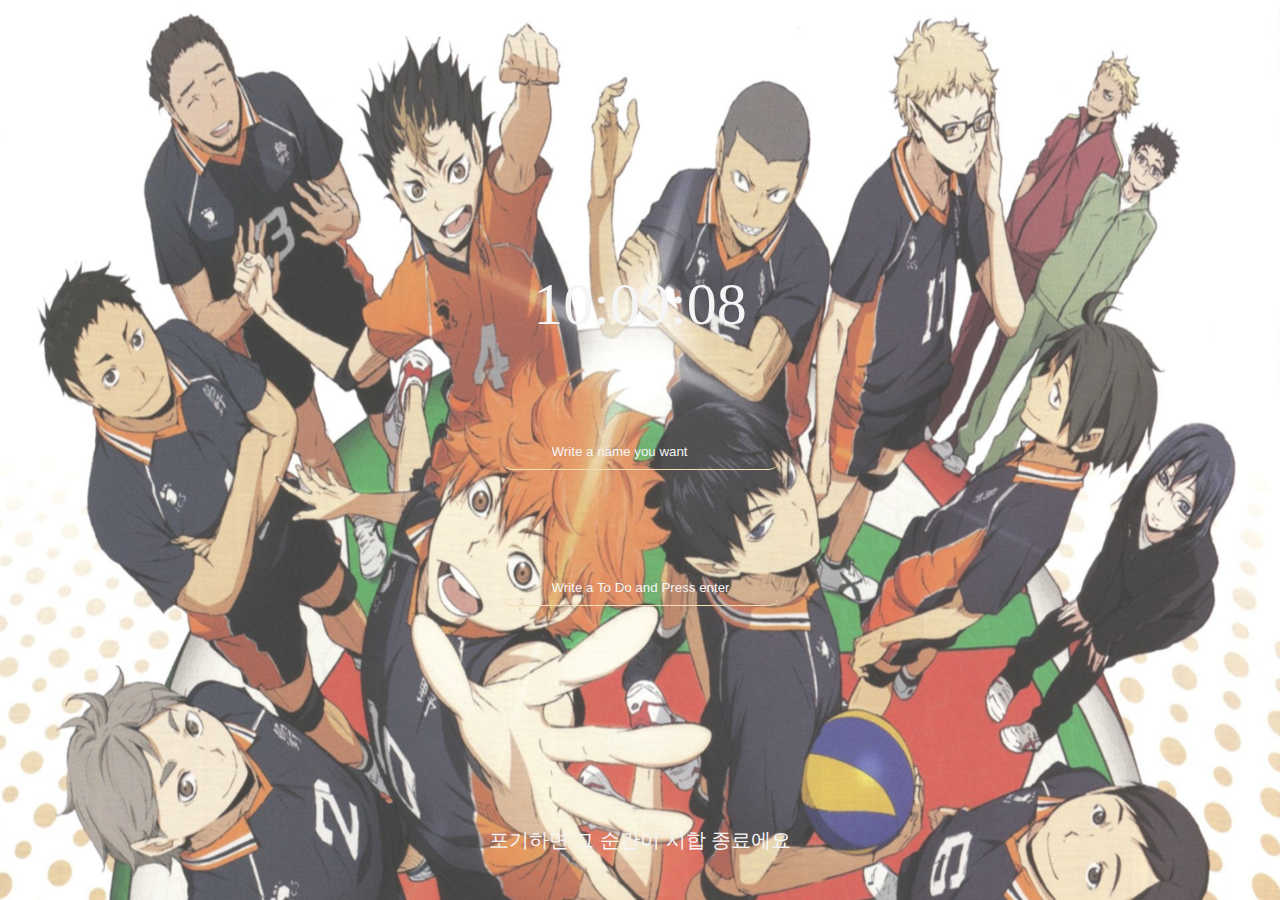
==== index.html @ 82e8c19d "change folder" ====
<!DOCTYPE html>
<html lang="en">
  <head>
    <meta charset="UTF-8" />
    <meta http-equiv="X-UA-Compatible" content="IE=edge" />
    <meta name="viewport" content="width=device-width, initial-scale=1.0" />
    <title>Momentum App</title>
    <link rel="stylesheet" href="css/style.css" />
  </head>
  <body>
    <h2 id="clock">00:00:00</h2>

    <form id="login-form" class="hidden">
      <input
        required
        maxlength="10"
        type="text"
        placeholder="Write a name you want"
      />
    </form>

    <h1 id="greeting" class="hidden"></h1>

    <form id="todo-form">
      <input type="text" placeholder="Write a To Do and Press enter" required />
    </form>

    <ul id="todo-list"></ul>

    <div id="quote">
      <span></span>
    </div>

    <div class="music-bar">
      <button id="btnPlay">
        <i class="far fa-play-circle"></i>
      </button>
      <button id="btnPause">
        <i class="far fa-pause-circle"></i>
      </button>
      <button id="btnStop">
        <i class="fas fa-square"></i>
      </button>
    </div>

    <div id="website-box">
      <div class="hidden">
        <button class="website-closebox">
          <span>❌</span>
        </button>

        <div class="website-box-content">
          <a href="https://www.naver.com"
            ><img
              src="https://image.rocketpunch.com/company/5466/naver_logo.png?s=400x400&t=inside"
          /></a>
        </div>

        <div class="website-box-content">
          <a href="https://www.google.com"
            ><img
              src="https://encrypted-tbn0.gstatic.com/images?q=tbn:ANd9GcS_BxIFDiqRSADS_dryOjRxIdflIGgt8vianZy7fPOHmGz8HsBUi-lggRTn5-raiCOnF0Q&usqp=CAU"
          /></a>
        </div>

        <div class="website-box-content">
          <a href="https://www.facebook.com"
            ><img
              src="https://kr.seaicons.com/wp-content/uploads/2016/03/facebook-icon-26.png"
          /></a>
        </div>

        <div class="website-box-content">
          <a href="https://www.youtube.com"
            ><img src="https://t1.daumcdn.net/cfile/tistory/992DAB4D5AE5D33C0A"
          /></a>
        </div>

        <div class="website-box-content">
          <a href="https://www.instagram.com"
            ><img
              src="https://cdn.pixabay.com/photo/2021/06/15/12/14/instagram-6338393_960_720.png"
          /></a>
        </div>

        <div class="website-box-content">
          <a href="https://www.twitter.com"
            ><img src="https://cdn-icons-png.flaticon.com/512/124/124021.png"
          /></a>
        </div>
      </div>
    </div>

    <button class="web-bar">
      <i class="fas fa-bars"></i>
    </button>

    <script src="js/greeting.js"></script>
    <script src="js/clock.js"></script>
    <script src="js/quotes.js"></script>
    <script src="js/background.js"></script>
    <script src="js/todo.js"></script>
    <script src="js/weather.js"></script>
    <script src="js/music-bar.js"></script>
    <script src="js/web-bar.js"></script>

    <script
      script
      src="https://kit.fontawesome.com/6478f529f2.js"
      crossorigin="anonymous"
    ></script>
  </body>
</html>
---- css/style.css ----
@import "reset.css";

* {
  color: whitesmoke;
}
body {
  height: 100vh;
  display: flex;
  align-items: center;
  justify-content: center;
  flex-direction: column;
  position: relative;
}

body > img {
  width: 100%;
  height: 100%;
  top: 0;
  bottom: 0;
  left: 0;
  position: absolute;
  z-index: -1;
  opacity: 0.8;
  background-size: cover;
}

#clock {
  margin: 50px 0px;
  font-size: 60px;
  z-index: 2;
}

.hidden {
  display: none;
}

#login-form input,
#todo-form input {
  border: none;
  border-bottom: 1px solid wheat;
  border-radius: 10px;
  padding: 10px 50px;
  background-color: transparent;
  margin: 50px 0px;
}

#login-form input::placeholder,
#todo-form input::placeholder {
  color: whitesmoke;
}

#todo-form input:focus {
  outline: none;
}

#greeting {
  font-size: 40px;
  font-family: "Bebas Neue", cursive;
}

#quote {
  display: flex;
  position: absolute;
  bottom: 50px;
  font-size: 20px;
  font-family: "Dongle", sans-serif;
}

#quote span {
  text-align: center;
}

#todo-list {
  margin-top: 20px;
}

#todo-list button {
  border: none;
  margin: 0px 10px;
  background-color: transparent;
}
#todo-list li {
  border: none;
  margin: 10px 0px;
}

.music-bar {
  padding: 5px;
  border-radius: 10px;
  position: absolute;
  top: 20px;
  left: 10px;
}

.music-bar button {
  border: none;
}
.music-bar,
.music-bar button {
  background-color: transparent;
}

.music-bar i {
  color: black;
  font-size: 20px;
}

.music-bar > div {
  padding: 10px 20px;
  border-radius: 20px;
}

#website-box {
  display: flex;
  flex-direction: column;
  position: absolute;
  top: 33%;
  left: 10px;
  z-index: 2;
  animation: web-appear 2.5s forwards ease-in-out;
}
@keyframes web-appear {
  0% {
    opacity: 0;
    transform: translateX(-30px);
  }
  100% {
    opacity: 1;
    transform: translateX(0);
  }
}

#website-box img {
  width: 30px;
  height: 30px;
  border-radius: 10px;
}

.website-box-content {
  margin: 15px 0px;
  transform: translateX(5px);
}

.website-closebox {
  width: 40px;
  height: 40px;
  border-radius: 10px;
  cursor: pointer;
  text-align: center;
  border: none;
  background-color: transparent;
  box-shadow: 2px 2px 10px 5px rgba(0, 0, 0, 0.2);
}

.web-bar {
  position: absolute;
  top: 50%;
  left: 10px;
  z-index: 2;
  border: none;
  background-color: transparent;
}

.web-bar i {
  color: black;
}
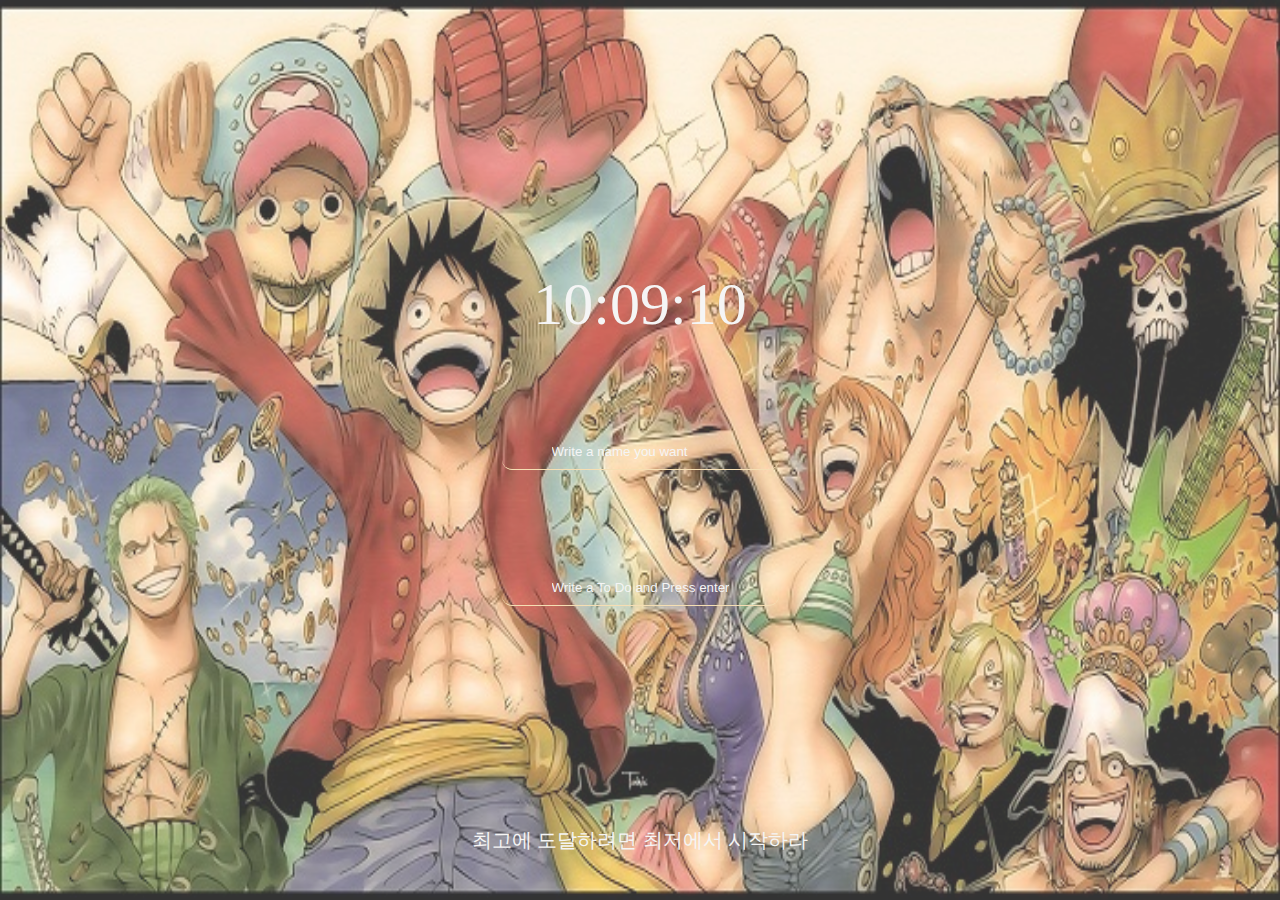
==== commit 96b66beb: "update momentum clone" ====
--- a/index.html
+++ b/index.html
@@ -43,7 +43,7 @@
       </button>
     </div>
 
-    <div id="website-box">
+    <div id="website-box" class="hidden">
       <div class="hidden">
         <button class="website-closebox">
           <span>❌</span>
--- a/css/style.css
+++ b/css/style.css
@@ -117,6 +117,8 @@
   top: 33%;
   left: 10px;
   z-index: 2;
+  border-radius: 20px;
+  box-shadow: 2px 2px 10px rgba(0, 0, 0, 0.4);
   animation: web-appear 2.5s forwards ease-in-out;
 }
 @keyframes web-appear {
@@ -124,9 +126,12 @@
     opacity: 0;
     transform: translateX(-30px);
   }
+  99% {
+    opacity: 0.8;
+    transform: translateX(0);
+  }
   100% {
     opacity: 1;
-    transform: translateX(0);
   }
 }
 
@@ -144,12 +149,12 @@
 .website-closebox {
   width: 40px;
   height: 40px;
-  border-radius: 10px;
+  border-radius: 50%;
   cursor: pointer;
   text-align: center;
   border: none;
-  background-color: transparent;
-  box-shadow: 2px 2px 10px 5px rgba(0, 0, 0, 0.2);
+  background-color: wheat;
+  box-shadow: 2px 2px 10px 5px rgba(0, 0, 0, 0.4);
 }
 
 .web-bar {
@@ -159,6 +164,21 @@
   z-index: 2;
   border: none;
   background-color: transparent;
+  animation: bar-appear 2s forwards ease;
+}
+
+@keyframes bar-appear {
+  0% {
+    opacity: 0;
+    transform: translateX(-30px);
+  }
+  99% {
+    opacity: 0.8;
+    transform: translateX(0px);
+  }
+  100% {
+    opacity: 1;
+  }
 }
 
 .web-bar i {
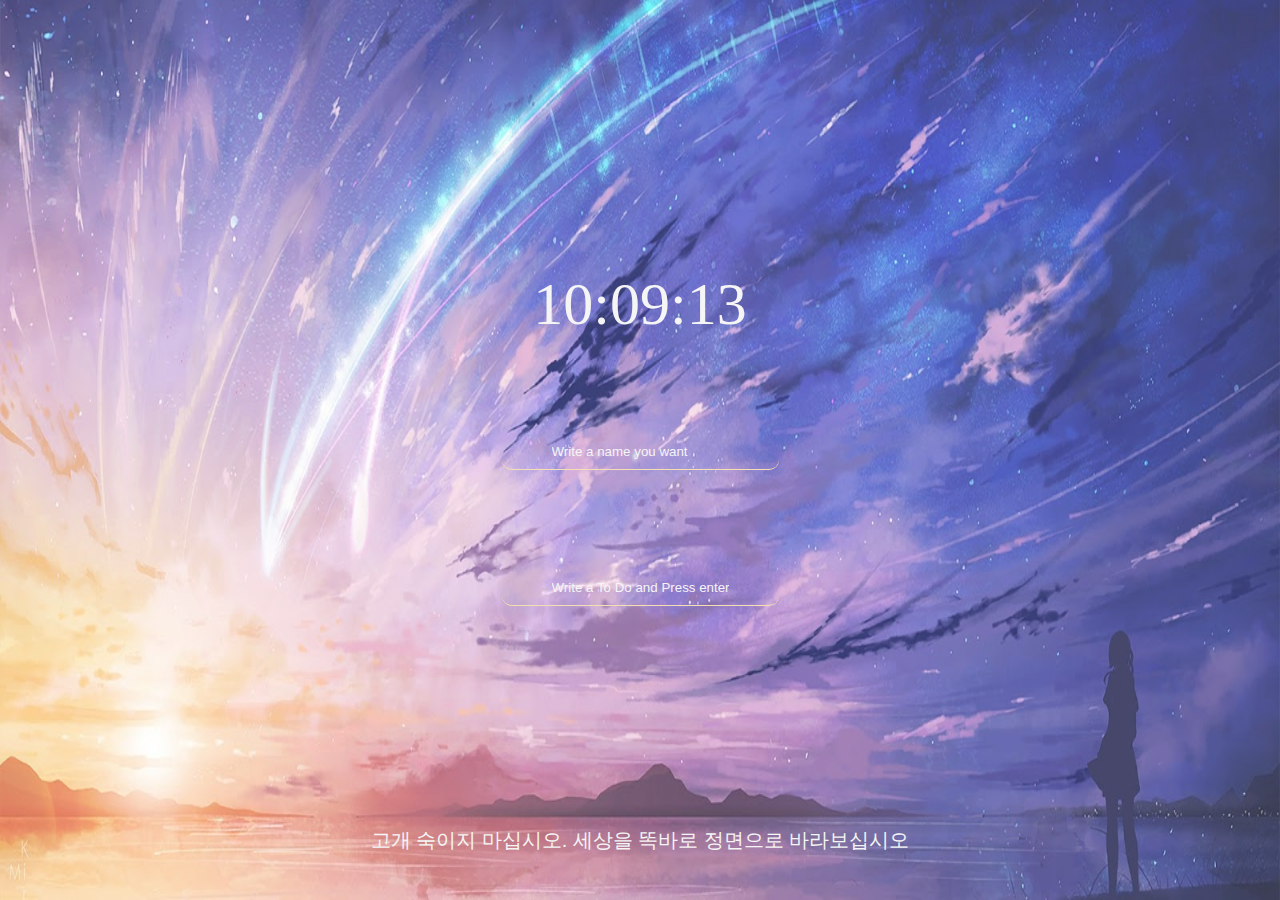
==== commit 82781b7b: "momentum" ====
--- a/index.html
+++ b/index.html
@@ -95,6 +95,11 @@
       <i class="fas fa-bars"></i>
     </button>
 
+    <div id="weather">
+      <span></span>
+      <span></span>
+    </div>
+
     <script src="js/greeting.js"></script>
     <script src="js/clock.js"></script>
     <script src="js/quotes.js"></script>
--- a/css/style.css
+++ b/css/style.css
@@ -184,3 +184,13 @@
 .web-bar i {
   color: black;
 }
+
+#weather{
+  position:absolute;
+  top: 20px;
+  right: 10px;
+}
+#weather span:last-child{
+  display:block;
+  text-align: center;
+}
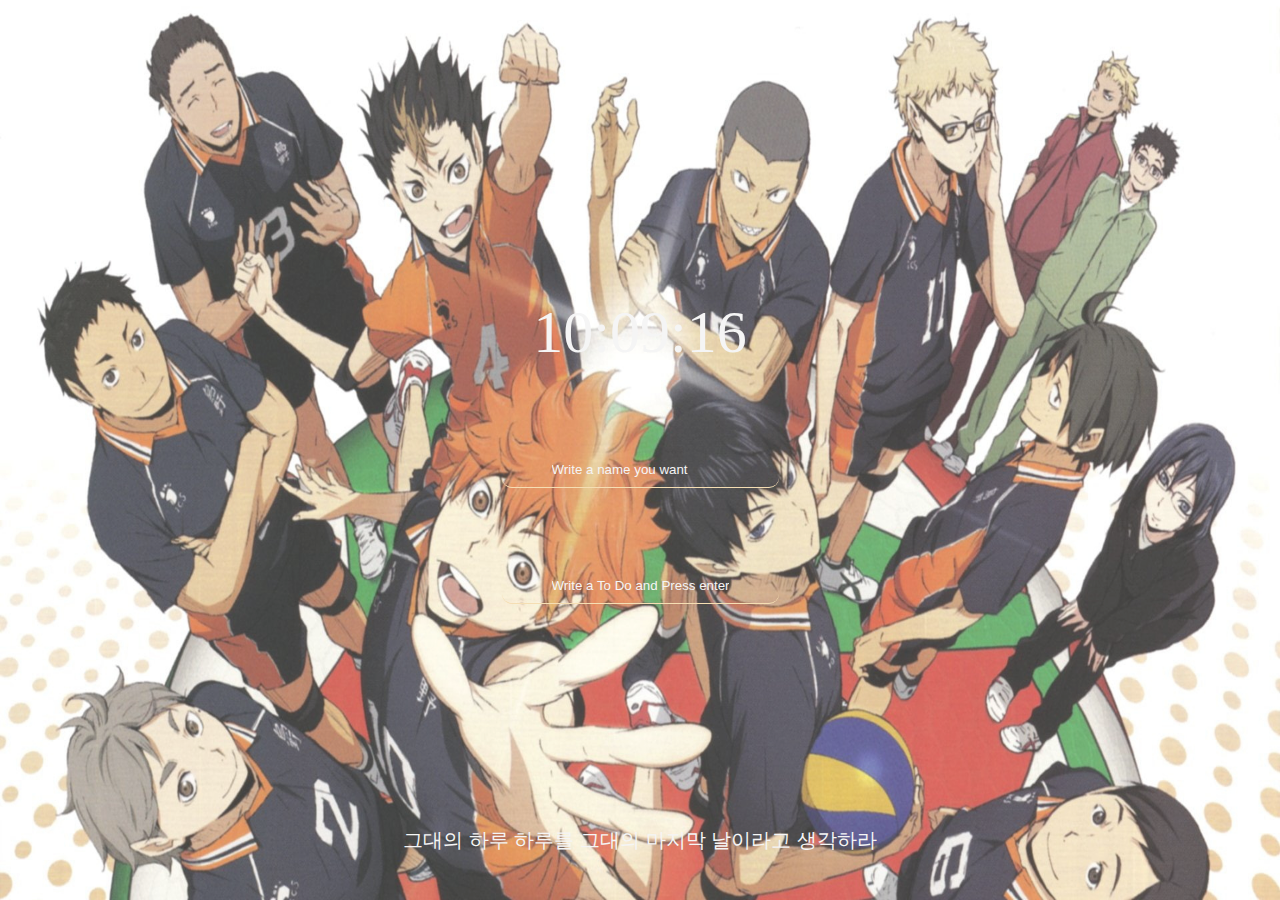
==== commit 1c18771f: "update momentum clonecoding" ====
--- a/index.html
+++ b/index.html
@@ -43,51 +43,57 @@
       </button>
     </div>
 
-    <div id="website-box" class="hidden">
-      <div class="hidden">
-        <button class="website-closebox">
-          <span>❌</span>
-        </button>
+    <div id="website-bar" class="hidden">
+      <button class="website-closebox">
+        <span>❌</span>
+      </button>
 
-        <div class="website-box-content">
-          <a href="https://www.naver.com"
-            ><img
-              src="https://image.rocketpunch.com/company/5466/naver_logo.png?s=400x400&t=inside"
-          /></a>
-        </div>
+      <div class="website-box-content">
+        <a href="https://www.naver.com"
+          ><img
+            src="https://image.rocketpunch.com/company/5466/naver_logo.png?s=400x400&t=inside"
+            alt="naver"
+        /></a>
+      </div>
 
-        <div class="website-box-content">
-          <a href="https://www.google.com"
-            ><img
-              src="https://encrypted-tbn0.gstatic.com/images?q=tbn:ANd9GcS_BxIFDiqRSADS_dryOjRxIdflIGgt8vianZy7fPOHmGz8HsBUi-lggRTn5-raiCOnF0Q&usqp=CAU"
-          /></a>
-        </div>
+      <div class="website-box-content">
+        <a href="https://www.google.com"
+          ><img
+            src="https://encrypted-tbn0.gstatic.com/images?q=tbn:ANd9GcS_BxIFDiqRSADS_dryOjRxIdflIGgt8vianZy7fPOHmGz8HsBUi-lggRTn5-raiCOnF0Q&usqp=CAU"
+            alt="google"
+        /></a>
+      </div>
 
-        <div class="website-box-content">
-          <a href="https://www.facebook.com"
-            ><img
-              src="https://kr.seaicons.com/wp-content/uploads/2016/03/facebook-icon-26.png"
-          /></a>
-        </div>
+      <div class="website-box-content">
+        <a href="https://www.facebook.com"
+          ><img
+            src="https://kr.seaicons.com/wp-content/uploads/2016/03/facebook-icon-26.png"
+            alt="facebook"
+        /></a>
+      </div>
 
-        <div class="website-box-content">
-          <a href="https://www.youtube.com"
-            ><img src="https://t1.daumcdn.net/cfile/tistory/992DAB4D5AE5D33C0A"
-          /></a>
-        </div>
+      <div class="website-box-content">
+        <a href="https://www.youtube.com"
+          ><img
+            src="https://t1.daumcdn.net/cfile/tistory/992DAB4D5AE5D33C0A"
+            alt="youtube"
+        /></a>
+      </div>
 
-        <div class="website-box-content">
-          <a href="https://www.instagram.com"
-            ><img
-              src="https://cdn.pixabay.com/photo/2021/06/15/12/14/instagram-6338393_960_720.png"
-          /></a>
-        </div>
+      <div class="website-box-content">
+        <a href="https://www.instagram.com"
+          ><img
+            src="https://cdn.pixabay.com/photo/2021/06/15/12/14/instagram-6338393_960_720.png"
+            alt="instagram"
+        /></a>
+      </div>
 
-        <div class="website-box-content">
-          <a href="https://www.twitter.com"
-            ><img src="https://cdn-icons-png.flaticon.com/512/124/124021.png"
-          /></a>
-        </div>
+      <div class="website-box-content">
+        <a href="https://www.twitter.com"
+          ><img
+            src="https://cdn-icons-png.flaticon.com/512/124/124021.png"
+            alt="twiiter"
+        /></a>
       </div>
     </div>
 
--- a/css/style.css
+++ b/css/style.css
@@ -31,7 +31,7 @@
 }
 
 .hidden {
-  display: none;
+  display: none !important;
 }
 
 #login-form input,
@@ -41,7 +41,7 @@
   border-radius: 10px;
   padding: 10px 50px;
   background-color: transparent;
-  margin: 50px 0px;
+  margin: 40px 0px;
 }
 
 #login-form input::placeholder,
@@ -71,7 +71,7 @@
 }
 
 #todo-list {
-  margin-top: 20px;
+  margin-top: 5px;
 }
 
 #todo-list button {
@@ -110,9 +110,10 @@
   border-radius: 20px;
 }
 
-#website-box {
+#website-bar {
   display: flex;
   flex-direction: column;
+  align-items: center;
   position: absolute;
   top: 33%;
   left: 10px;
@@ -127,7 +128,7 @@
     transform: translateX(-30px);
   }
   99% {
-    opacity: 0.8;
+    opacity: 0.9;
     transform: translateX(0);
   }
   100% {
@@ -135,15 +136,15 @@
   }
 }
 
-#website-box img {
+#website-bar img {
   width: 30px;
   height: 30px;
   border-radius: 10px;
 }
 
 .website-box-content {
-  margin: 15px 0px;
-  transform: translateX(5px);
+  margin: 10px 0px;
+  animation: web-appear 4s forwards ease-in-out;
 }
 
 .website-closebox {
@@ -157,6 +158,12 @@
   box-shadow: 2px 2px 10px 5px rgba(0, 0, 0, 0.4);
 }
 
+#website-box > div {
+  display: flex;
+  flex-direction: column;
+  align-items: center;
+}
+
 .web-bar {
   position: absolute;
   top: 50%;
@@ -185,12 +192,16 @@
   color: black;
 }
 
-#weather{
-  position:absolute;
+#weather {
+  position: absolute;
   top: 20px;
   right: 10px;
 }
-#weather span:last-child{
-  display:block;
+#weather span:last-child {
+  display: block;
   text-align: center;
 }
+
+.painting {
+  position: absolute;
+}
